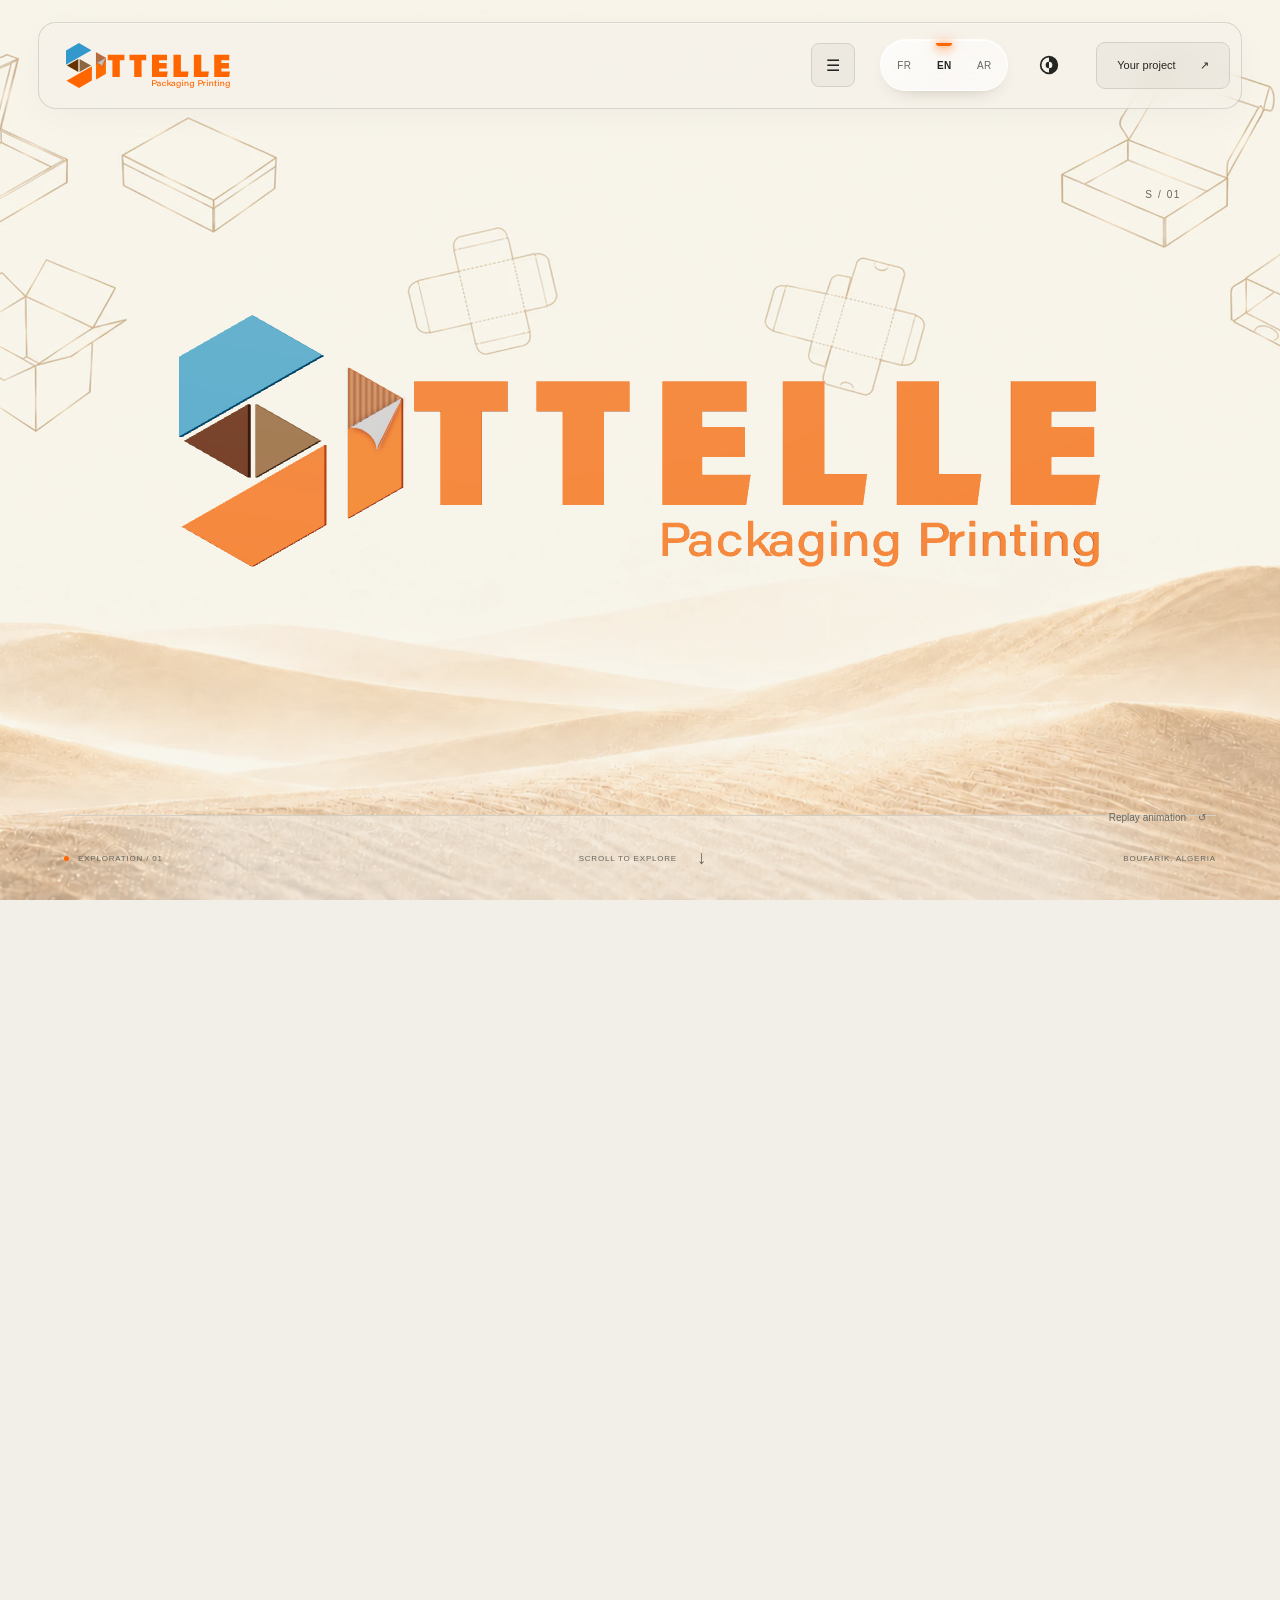
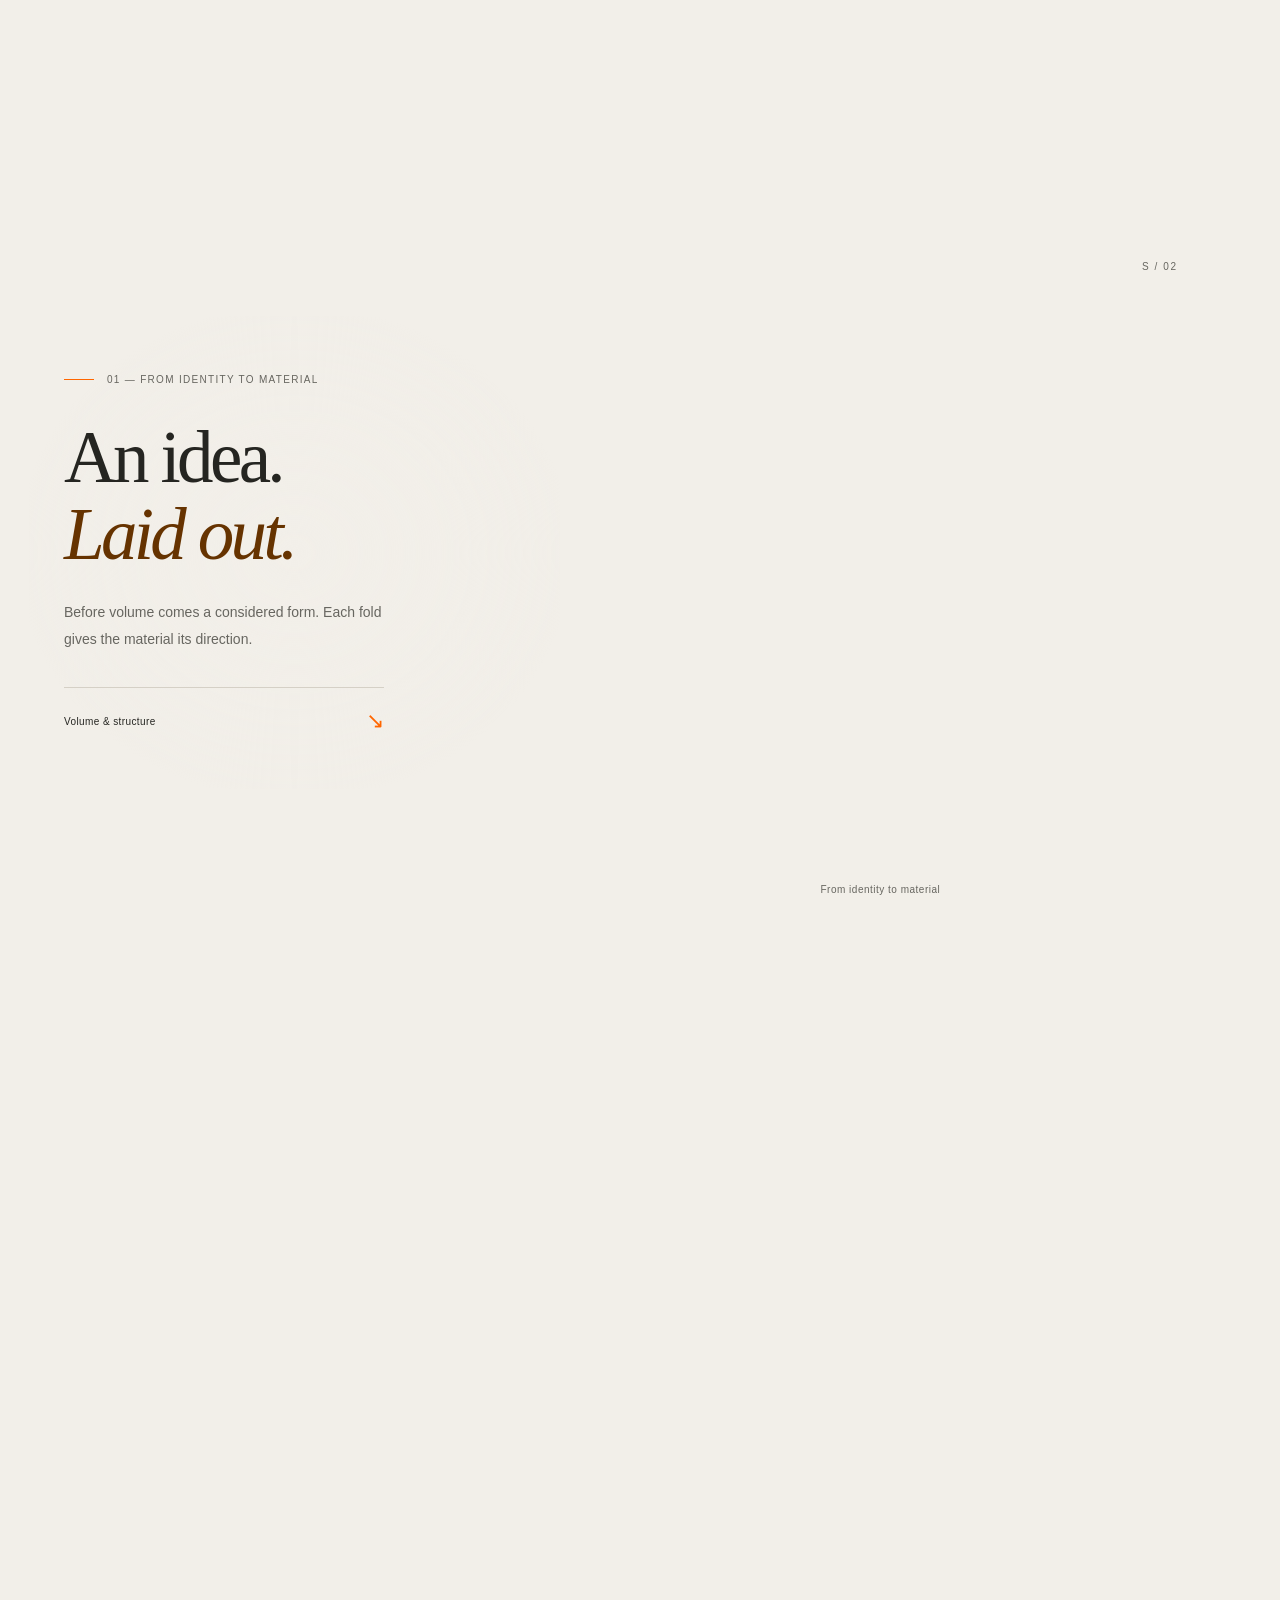
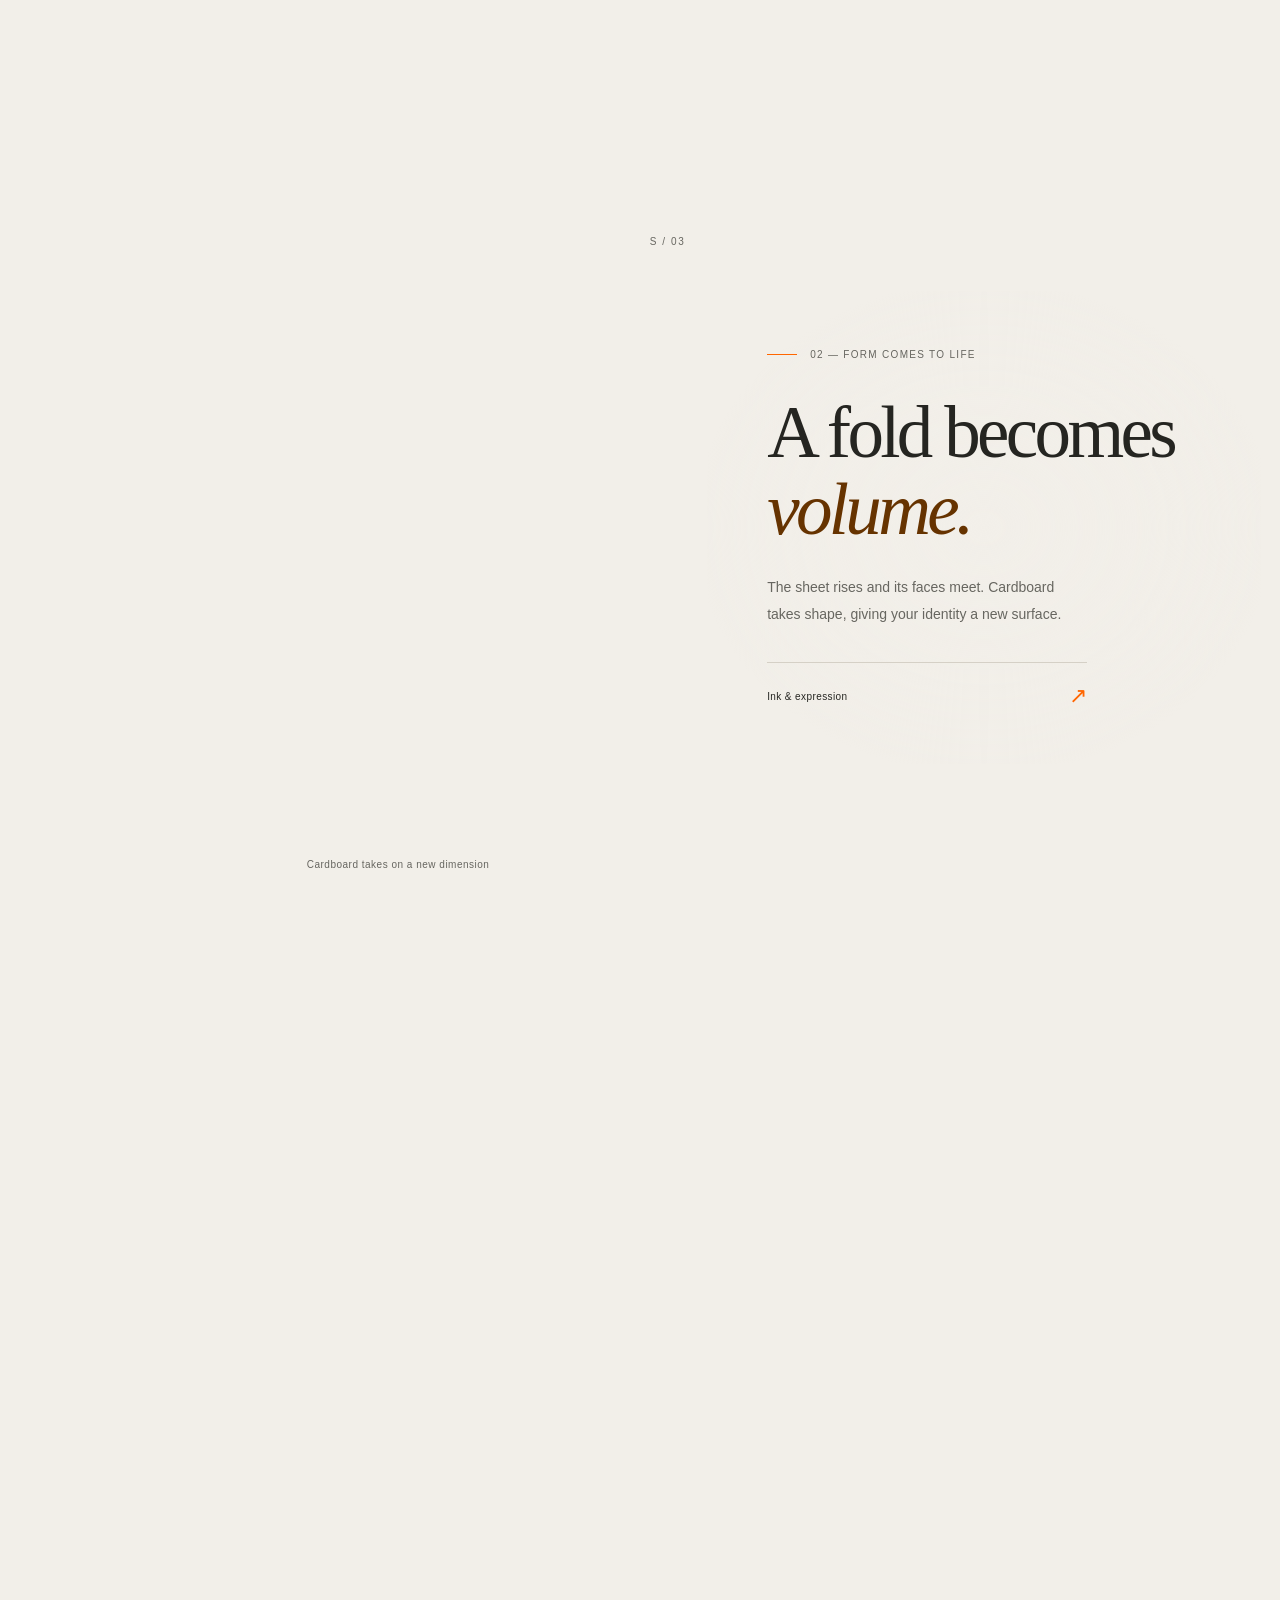
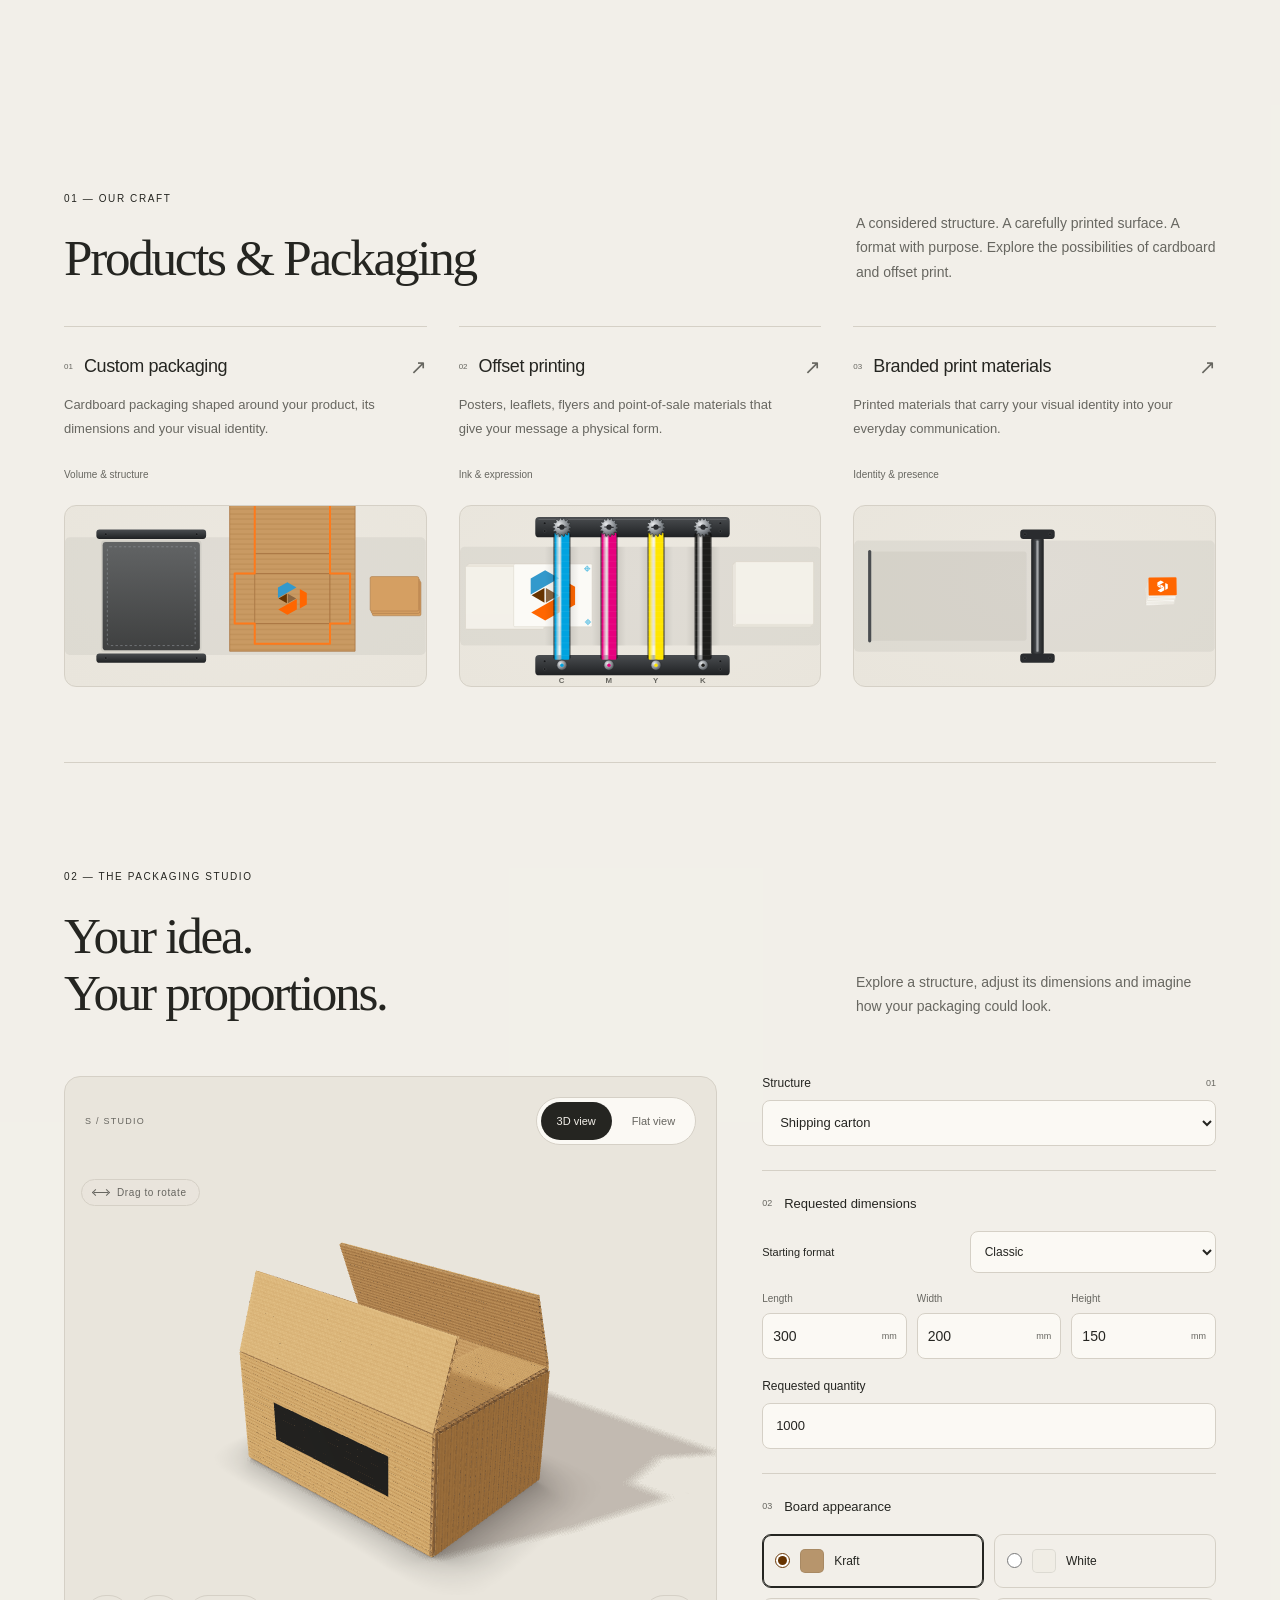
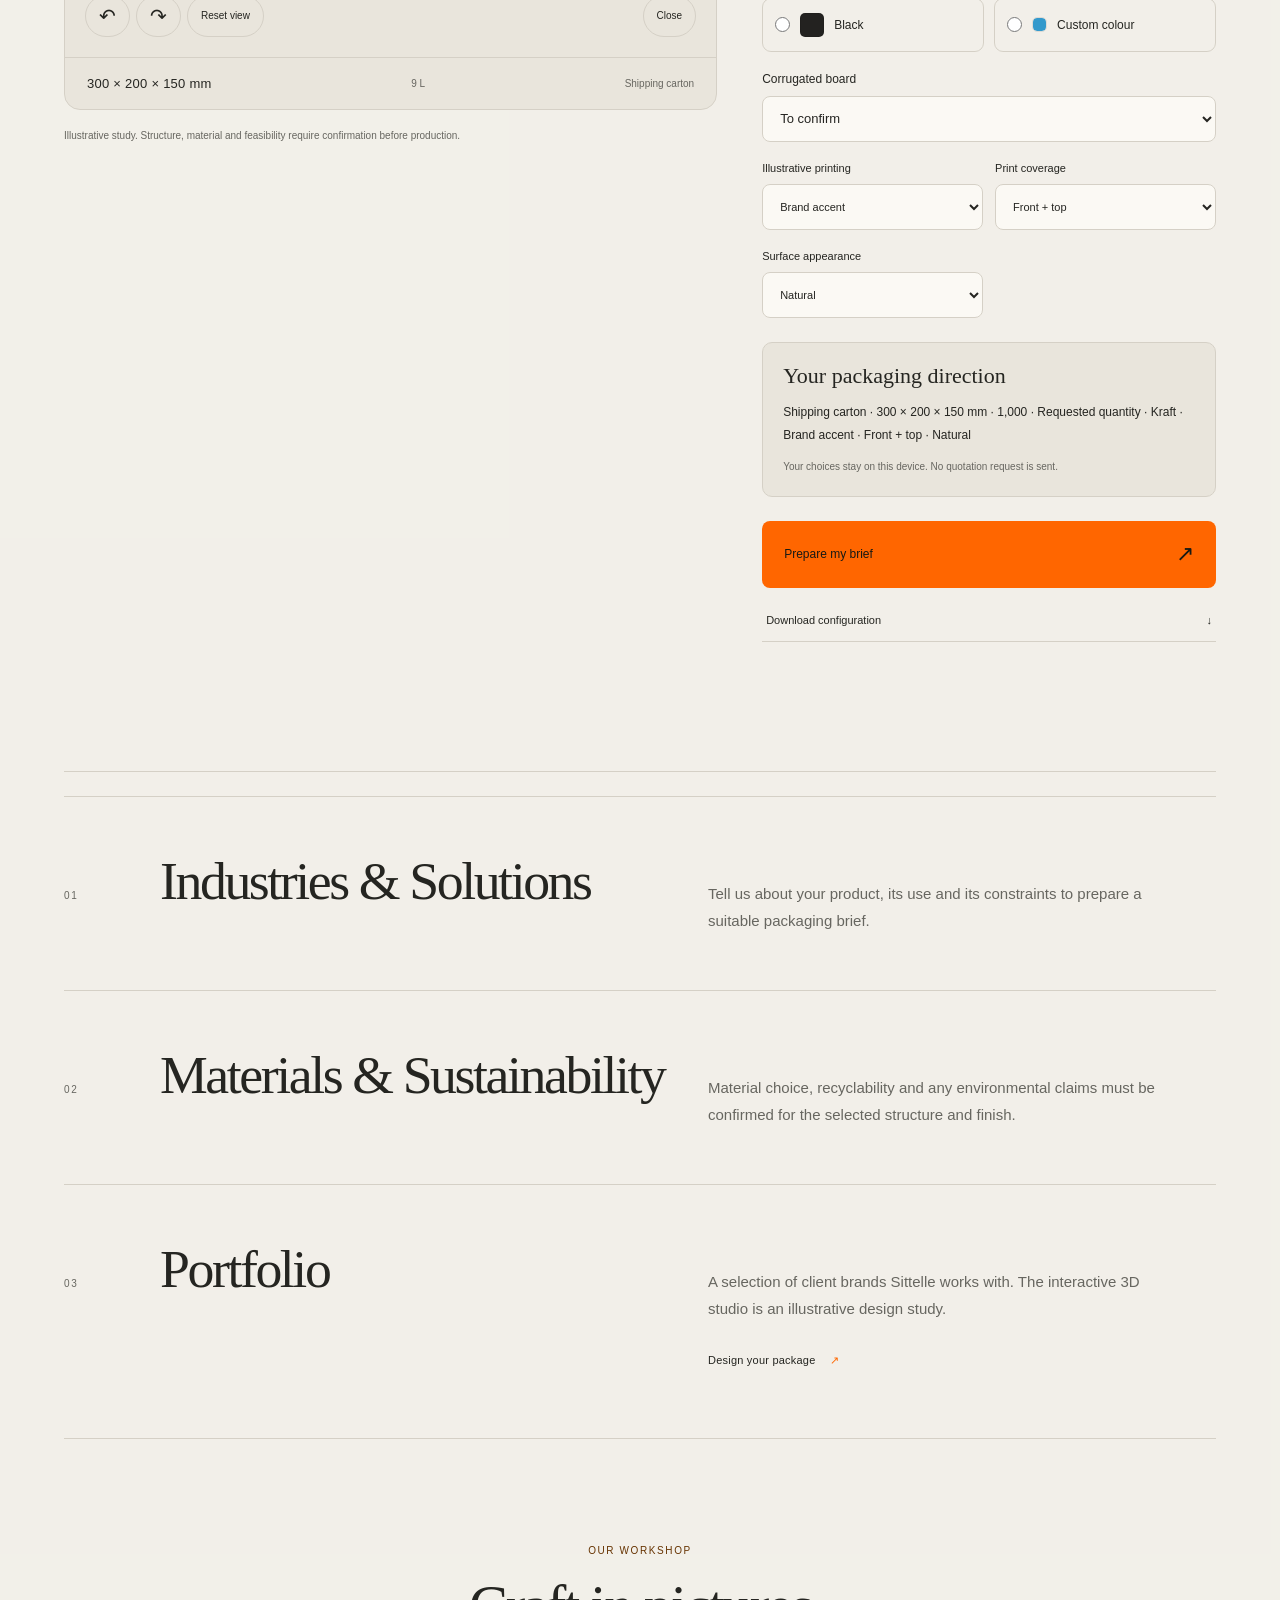
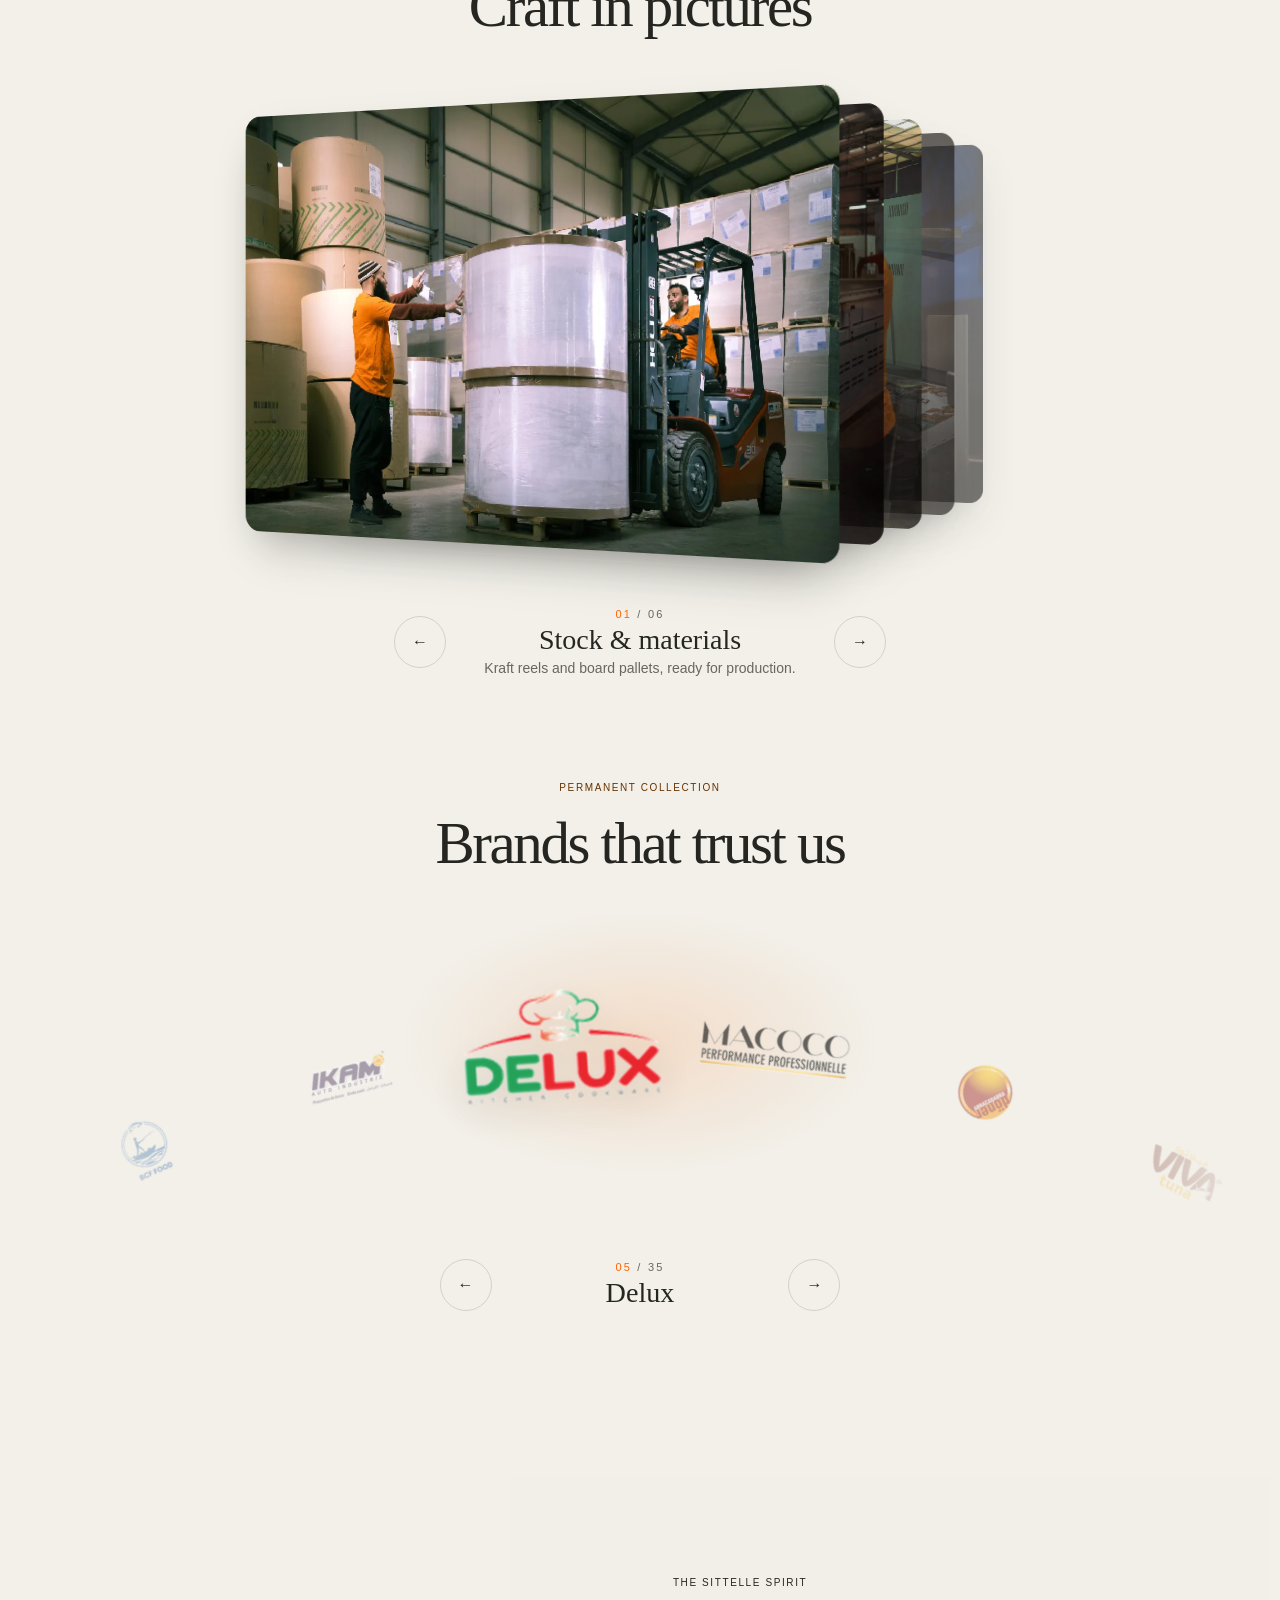
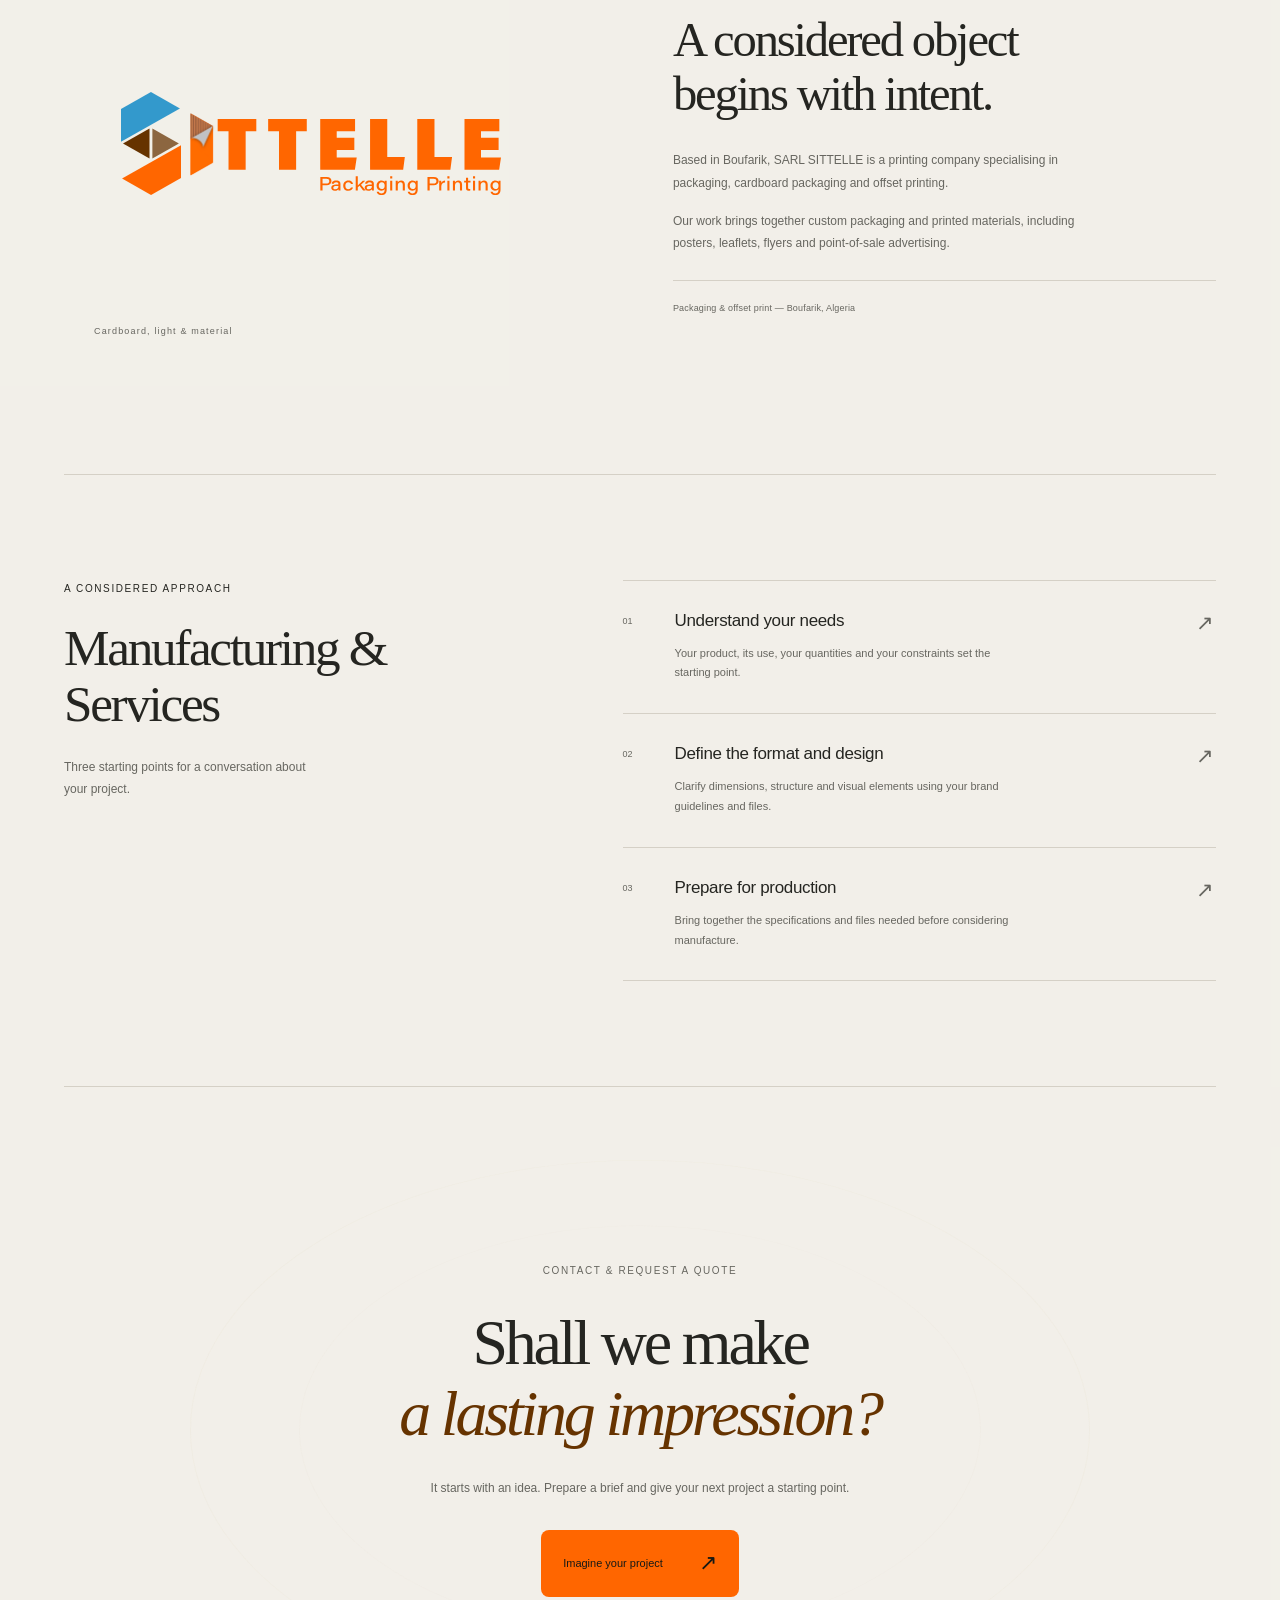
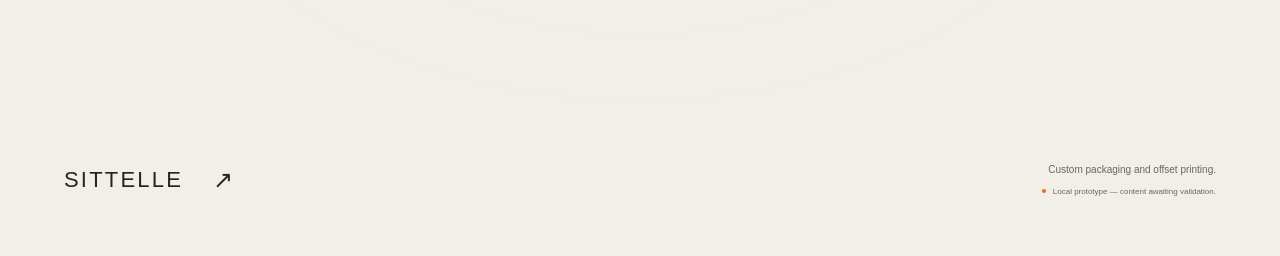
==== index.html @ 3d78e7e8 "Add files via upload" ====
<!DOCTYPE html><html lang="en" data-astro-cid-lcdefpme><head><meta charset="utf-8"><meta name="viewport" content="width=device-width, initial-scale=1"><title>SITTELLE</title><meta name="robots" content="noindex,nofollow"><meta name="color-scheme" content="light dark"><link rel="icon" href="/favicon.ico" sizes="48x48"><link rel="icon" href="/favicon.svg" type="image/svg+xml"><link rel="alternate" hreflang="fr" href="/fr/"><link rel="alternate" hreflang="en" href="/en/"><link rel="alternate" hreflang="ar" href="/ar/"><link rel="alternate" hreflang="x-default" href="/en/"><script src="/locale-redirect.js"></script><noscript><meta http-equiv="refresh" content="0; url=/en/"></noscript><style>body{color:#252521;background:#f2efe9;place-items:center;min-height:100vh;margin:0;font:14px Arial,sans-serif;display:grid}@media (prefers-color-scheme:dark){body{color:#eeede5;background:#181b18}}nav[data-astro-cid-lcdefpme]{gap:20px;display:flex}a[data-astro-cid-lcdefpme]{color:inherit}
</style></head><body data-astro-cid-lcdefpme><nav aria-label="Language" data-astro-cid-lcdefpme><a href="/fr/" hreflang="fr" lang="fr" data-astro-cid-lcdefpme>Français</a><a href="/en/" hreflang="en" lang="en" data-astro-cid-lcdefpme>English</a><a href="/ar/" hreflang="ar" lang="ar" dir="rtl" data-astro-cid-lcdefpme>العربية</a></nav></body></html>
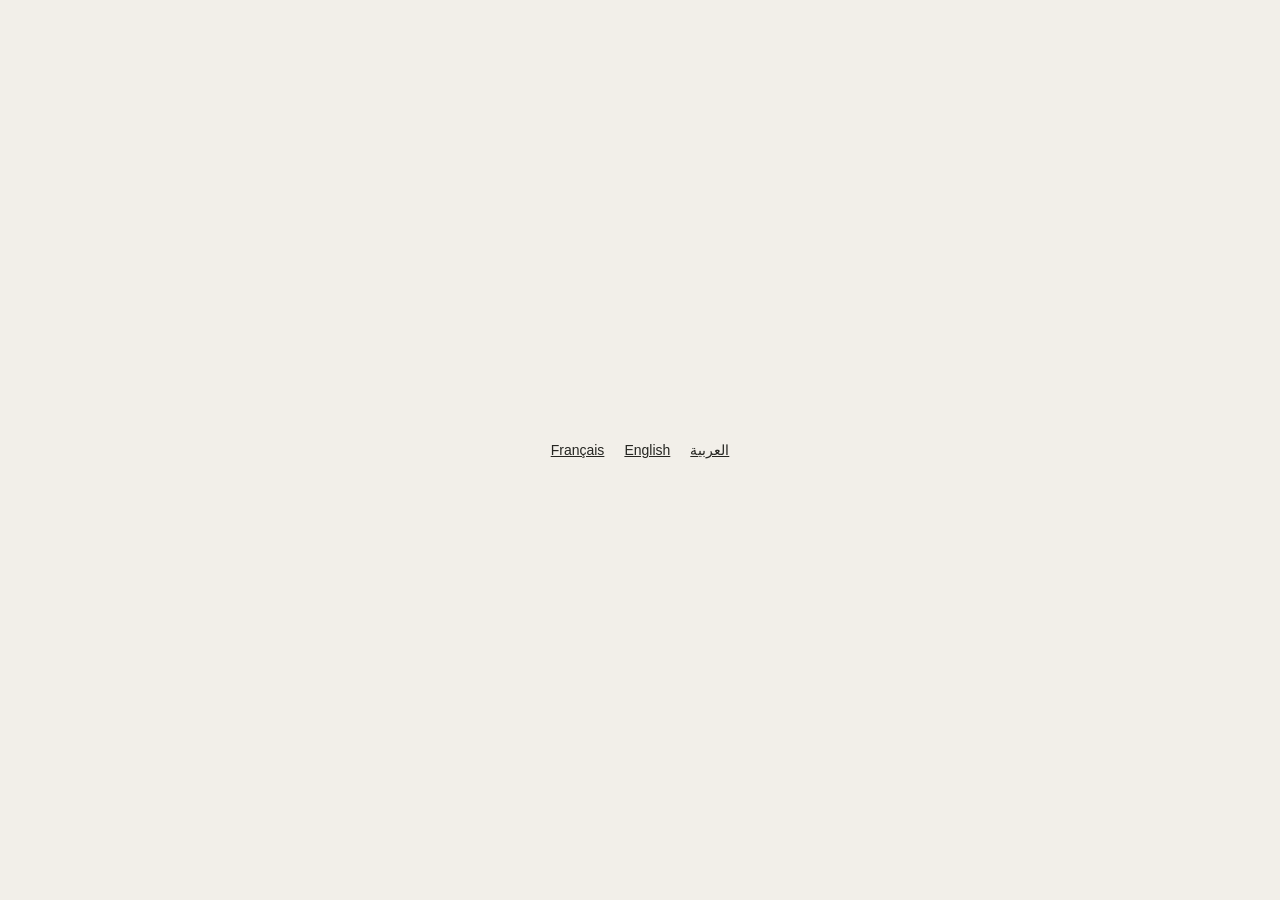
==== commit 2c353538: "Add files via upload" ====
--- a/index.html
+++ b/index.html
@@ -1,2 +1,2 @@
-<!DOCTYPE html><html lang="en" data-astro-cid-lcdefpme><head><meta charset="utf-8"><meta name="viewport" content="width=device-width, initial-scale=1"><title>SITTELLE</title><meta name="robots" content="noindex,nofollow"><meta name="color-scheme" content="light dark"><link rel="icon" href="/favicon.ico" sizes="48x48"><link rel="icon" href="/favicon.svg" type="image/svg+xml"><link rel="alternate" hreflang="fr" href="/fr/"><link rel="alternate" hreflang="en" href="/en/"><link rel="alternate" hreflang="ar" href="/ar/"><link rel="alternate" hreflang="x-default" href="/en/"><script src="/locale-redirect.js"></script><noscript><meta http-equiv="refresh" content="0; url=/en/"></noscript><style>body{color:#252521;background:#f2efe9;place-items:center;min-height:100vh;margin:0;font:14px Arial,sans-serif;display:grid}@media (prefers-color-scheme:dark){body{color:#eeede5;background:#181b18}}nav[data-astro-cid-lcdefpme]{gap:20px;display:flex}a[data-astro-cid-lcdefpme]{color:inherit}
-</style></head><body data-astro-cid-lcdefpme><nav aria-label="Language" data-astro-cid-lcdefpme><a href="/fr/" hreflang="fr" lang="fr" data-astro-cid-lcdefpme>Français</a><a href="/en/" hreflang="en" lang="en" data-astro-cid-lcdefpme>English</a><a href="/ar/" hreflang="ar" lang="ar" dir="rtl" data-astro-cid-lcdefpme>العربية</a></nav></body></html>+<!DOCTYPE html><html data-base="/www/" lang="en" data-astro-cid-lcdefpme><head><meta charset="utf-8"><meta name="viewport" content="width=device-width, initial-scale=1"><title>SITTELLE</title><meta name="robots" content="noindex,nofollow"><meta name="color-scheme" content="light dark"><link rel="icon" href="/www/favicon.ico" sizes="48x48"><link rel="icon" href="/www/favicon.svg" type="image/svg+xml"><link rel="alternate" hreflang="fr" href="/www/fr/"><link rel="alternate" hreflang="en" href="/www/en/"><link rel="alternate" hreflang="ar" href="/www/ar/"><link rel="alternate" hreflang="x-default" href="/www/en/"><script src="/www/locale-redirect.js"></script><noscript><meta http-equiv="refresh" content="0; url=/www/en/"></noscript><style>body{color:#252521;background:#f2efe9;place-items:center;min-height:100vh;margin:0;font:14px Arial,sans-serif;display:grid}@media (prefers-color-scheme:dark){body{color:#eeede5;background:#181b18}}nav[data-astro-cid-lcdefpme]{gap:20px;display:flex}a[data-astro-cid-lcdefpme]{color:inherit}
+</style></head><body data-astro-cid-lcdefpme><nav aria-label="Language" data-astro-cid-lcdefpme><a href="/www/fr/" hreflang="fr" lang="fr" data-astro-cid-lcdefpme>Français</a><a href="/www/en/" hreflang="en" lang="en" data-astro-cid-lcdefpme>English</a><a href="/www/ar/" hreflang="ar" lang="ar" dir="rtl" data-astro-cid-lcdefpme>العربية</a></nav></body></html>
